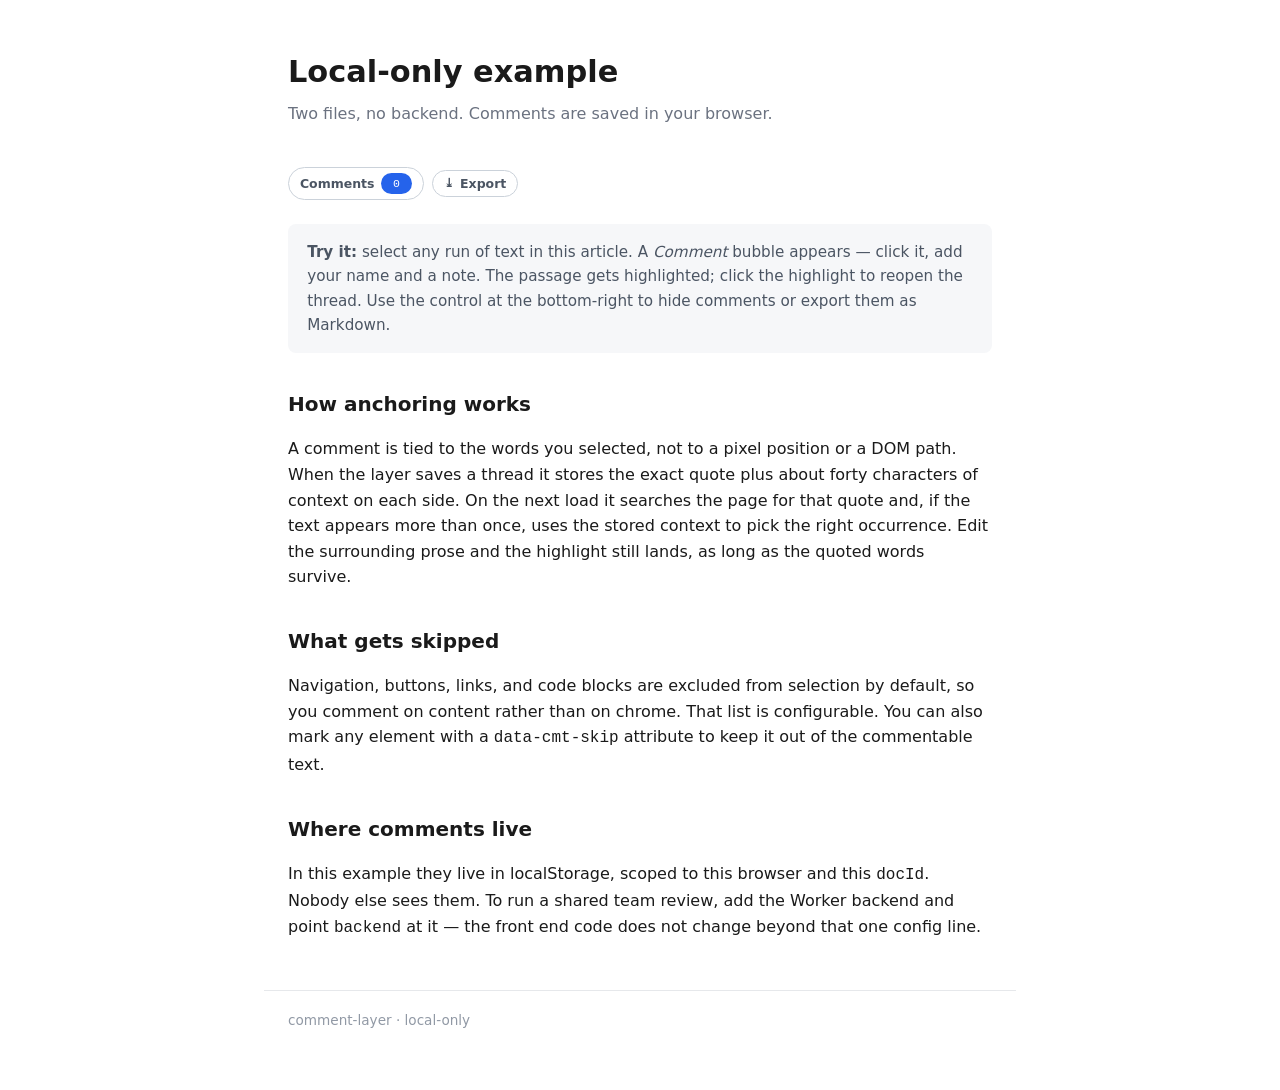
==== examples/01-local-only/index.html @ dbf29c32 "Comment layer: portable highlight-to-comment for any HTML page Extracted from the review layer built" ====
<!doctype html>
<html lang="en">
<head>
  <meta charset="utf-8">
  <meta name="viewport" content="width=device-width, initial-scale=1">
  <title>Comment layer — local-only example</title>

  <!-- 1. Configure BEFORE the script loads. Local-only: no backend. -->
  <script>
    window.CommentLayer = {
      docId: "example-local",
      backend: null,          // null (or omit) = comments live in this browser only
      viewSelector: "article" // selectable text lives inside <article>
    };
  </script>

  <!-- 2. The two files. Paths are relative to the repo root here;
          in your own project, copy them in and adjust the paths. -->
  <link rel="stylesheet" href="../../comment-layer.css">
  <script src="../../comment-layer.js" defer></script>

  <style>
    body { font: 16px/1.6 system-ui, sans-serif; color: #1a1a1a; margin: 0; background: #fff; }
    header, article, footer { max-width: 44rem; margin: 0 auto; padding: 0 1.5rem; }
    header { padding-top: 3rem; }
    h1 { font-size: 1.9rem; margin: 0 0 .3rem; }
    .sub { color: #6b7280; margin: 0 0 2.5rem; }
    article h2 { font-size: 1.25rem; margin: 2.2rem 0 .6rem; }
    footer { border-top: 1px solid #e6e8eb; margin-top: 3rem; padding: 1.2rem 1.5rem 4rem;
             display: flex; align-items: center; justify-content: space-between; }
    .note { background: #f6f7f9; border-radius: 8px; padding: 1rem 1.2rem; margin: 1.5rem 0; font-size: .95rem; color: #4b5563; }
  </style>
</head>
<body>
  <header>
    <h1>Local-only example</h1>
    <p class="sub">Two files, no backend. Comments are saved in your browser.</p>
  </header>

  <article>
    <div class="note">
      <strong>Try it:</strong> select any run of text in this article. A
      <em>Comment</em> bubble appears — click it, add your name and a note. The
      passage gets highlighted; click the highlight to reopen the thread. Use the
      control at the bottom-right to hide comments or export them as Markdown.
    </div>

    <h2>How anchoring works</h2>
    <p>
      A comment is tied to the words you selected, not to a pixel position or a
      DOM path. When the layer saves a thread it stores the exact quote plus about
      forty characters of context on each side. On the next load it searches the
      page for that quote and, if the text appears more than once, uses the stored
      context to pick the right occurrence. Edit the surrounding prose and the
      highlight still lands, as long as the quoted words survive.
    </p>

    <h2>What gets skipped</h2>
    <p>
      Navigation, buttons, links, and code blocks are excluded from selection by
      default, so you comment on content rather than on chrome. That list is
      configurable. You can also mark any element with a <code>data-cmt-skip</code>
      attribute to keep it out of the commentable text.
    </p>

    <h2>Where comments live</h2>
    <p>
      In this example they live in localStorage, scoped to this browser and this
      <code>docId</code>. Nobody else sees them. To run a shared team review, add
      the Worker backend and point <code>backend</code> at it — the front end code
      does not change beyond that one config line.
    </p>
  </article>

  <footer>
    <span style="color:#9199a5;font-size:.85rem">comment-layer · local-only</span>
    <!-- The toggle/export control is injected into <footer> automatically. -->
  </footer>
</body>
</html>
---- comment-layer.css ----
/* =================================================================
   comment-layer.css — styles for comment-layer.js.

   Every color, font, and shape reads a CSS custom property with a
   built-in fallback, e.g. var(--accent, #2563eb). On a bare page the
   fallbacks apply and it looks fine. On a site that already defines
   these tokens (a design system), the layer inherits them and matches
   the surrounding UI with no edits.

   Tokens used (all optional; fallback in parentheses):
     --accent (#2563eb)   accent / highlight / focus
     --bg (#fff)          page background behind fields
     --bg-alt (#f6f7f9)   quote block background
     --surface (#fff)     popover background
     --text (#1a1a1a)     body text
     --text-strong (#000) names, buttons
     --text-soft (#4b5563) secondary text
     --text-faint (#9199a5) timestamps, labels
     --line (#e6e8eb)     hairline dividers
     --line-strong (#cbd2da) field / control borders
     --font-body (system) UI text
     --font-mono (mono)   labels, counts, timestamps
     --radius (6px)       field corner radius
     --shadow (0 10px 30px rgba(0,0,0,.14))
     --cmt-ease (cubic-bezier(.4,0,.2,1))
     --cmt-fast (140ms)
   ================================================================= */

/* Header / footer controls */
.cmt-tools { display:inline-flex; align-items:center; gap:8px; flex-shrink:0; }
.cmt-tools--floating {
  position:fixed; z-index:170; right:16px; bottom:16px;
  padding:6px; background:var(--surface, #fff);
  border:1px solid var(--line-strong, #cbd2da); border-radius:999px;
  box-shadow:var(--shadow, 0 10px 30px rgba(0,0,0,.14));
}
.cmt-toggle {
  appearance:none; cursor:pointer;
  display:inline-flex; align-items:center; gap:.4rem;
  background:none; border:1px solid var(--line-strong, #cbd2da);
  border-radius:999px; padding:.32rem .68rem;
  font-family:var(--font-body, system-ui, sans-serif); font-weight:600; font-size:12.5px;
  color:var(--text-soft, #4b5563);
  transition:color var(--cmt-fast, 140ms) var(--cmt-ease, cubic-bezier(.4,0,.2,1)),
             border-color var(--cmt-fast, 140ms) var(--cmt-ease, cubic-bezier(.4,0,.2,1));
}
.cmt-toggle:hover { color:var(--text-strong, #000); border-color:var(--text-strong, #000); }
.cmt-toggle[aria-pressed="false"] { color:var(--text-faint, #9199a5); }
.cmt-toggle-ico { font-size:.95em; line-height:1; }
.cmt-toggle-count {
  display:inline-flex; align-items:center; justify-content:center;
  min-width:1.3rem; height:1.3rem; padding:0 .32rem;
  background:var(--accent, #2563eb); color:#fff; border-radius:999px;
  font-family:var(--font-mono, ui-monospace, monospace); font-weight:500; font-size:.72rem; line-height:1;
}
.cmt-toggle[aria-pressed="false"] .cmt-toggle-count { background:var(--text-faint, #9199a5); }
@media (max-width:48rem) { .cmt-toggle-label { display:none; } }

/* Anchored highlights */
mark.cmt-hl {
  background:color-mix(in srgb, var(--accent, #2563eb) 16%, transparent);
  color:inherit; border-radius:2px;
  box-shadow:inset 0 -2px 0 color-mix(in srgb, var(--accent, #2563eb) 55%, transparent);
  cursor:pointer; transition:background var(--cmt-fast, 140ms) var(--cmt-ease, cubic-bezier(.4,0,.2,1));
}
mark.cmt-hl:hover,
mark.cmt-hl[data-active="true"] { background:color-mix(in srgb, var(--accent, #2563eb) 30%, transparent); }

body.cmt-hidden mark.cmt-hl { background:transparent; box-shadow:none; cursor:inherit; pointer-events:none; }
body.cmt-hidden .cmt-bubble,
body.cmt-hidden .cmt-pop { display:none !important; }

/* Floating "add comment" bubble */
.cmt-bubble {
  position:absolute; z-index:150; transform:translate(-50%, -100%);
  appearance:none; cursor:pointer;
  display:inline-flex; align-items:center; gap:.4rem;
  background:var(--text-strong, #111); color:var(--bg, #fff);
  border:0; border-radius:999px; padding:.5rem .9rem;
  font-family:var(--font-body, system-ui, sans-serif); font-weight:700; font-size:13px;
  box-shadow:var(--shadow, 0 10px 30px rgba(0,0,0,.14)); animation:cmt-pop-in 140ms var(--cmt-ease, cubic-bezier(.4,0,.2,1));
}
.cmt-bubble::after {
  content:""; position:absolute; left:50%; bottom:-5px; transform:translateX(-50%) rotate(45deg);
  width:9px; height:9px; background:var(--text-strong, #111);
}

/* Popovers (composer + thread) */
.cmt-pop {
  position:absolute; z-index:160; width:min(22rem, calc(100vw - 2rem));
  background:var(--surface, #fff); color:var(--text, #1a1a1a);
  border:1px solid var(--line-strong, #cbd2da); border-radius:calc(var(--radius, 6px) * 2);
  box-shadow:var(--shadow, 0 10px 30px rgba(0,0,0,.14)); animation:cmt-pop-in 140ms var(--cmt-ease, cubic-bezier(.4,0,.2,1)); overflow:hidden;
}
@keyframes cmt-pop-in { from { opacity:0; transform:translateY(6px); } to { opacity:1; transform:translateY(0); } }

.cmt-pop-head {
  padding:.85rem 1rem; border-bottom:1px solid var(--line, #e6e8eb);
  display:flex; align-items:center; justify-content:space-between; gap:.5rem;
}
.cmt-pop-title {
  font-family:var(--font-mono, ui-monospace, monospace); font-weight:500; font-size:10.5px;
  letter-spacing:.14em; text-transform:uppercase; color:var(--text-faint, #9199a5);
}
.cmt-x { appearance:none; background:none; border:0; cursor:pointer; color:var(--text-faint, #9199a5); font-size:1.1rem; line-height:1; padding:.1rem .3rem; }
.cmt-x:hover { color:var(--text-strong, #000); }

.cmt-quote {
  margin:0; padding:.75rem 1rem; border-left:3px solid var(--accent, #2563eb); background:var(--bg-alt, #f6f7f9);
  font-size:13px; color:var(--text-soft, #4b5563); line-height:1.45; max-height:5.5rem; overflow:auto;
}
.cmt-quote::before { content:"\201C"; }
.cmt-quote::after { content:"\201D"; }

.cmt-body { padding:.9rem 1rem; }

/* Thread messages */
.cmt-msgs { display:flex; flex-direction:column; gap:.9rem; max-height:16rem; overflow:auto; }
.cmt-msg { font-size:13px; line-height:1.5; }
.cmt-msg-top { display:flex; align-items:baseline; gap:.5rem; margin-bottom:.2rem; }
.cmt-msg-name { font-weight:700; color:var(--text-strong, #000); }
.cmt-msg-time { font-family:var(--font-mono, ui-monospace, monospace); font-size:.78em; color:var(--text-faint, #9199a5); }
.cmt-msg-del { appearance:none; background:none; border:0; cursor:pointer; margin-left:auto; color:var(--text-faint, #9199a5); font-size:.95em; line-height:1; padding:0 .2rem; }
.cmt-msg-del:hover { color:var(--accent, #2563eb); }
.cmt-msg-body { color:var(--text, #1a1a1a); white-space:pre-wrap; word-wrap:break-word; margin:0; }

/* Form fields */
.cmt-name, .cmt-text {
  width:100%; box-sizing:border-box; font-family:var(--font-body, system-ui, sans-serif); font-size:13px;
  color:var(--text, #1a1a1a); background:var(--bg, #fff); border:1px solid var(--line-strong, #cbd2da);
  border-radius:var(--radius, 6px); padding:.55rem .65rem; line-height:1.45;
}
.cmt-name { margin-bottom:.5rem; }
.cmt-text { resize:vertical; min-height:4.5rem; }
.cmt-name:focus, .cmt-text:focus { outline:2px solid var(--accent, #2563eb); outline-offset:1px; border-color:var(--accent, #2563eb); }
.cmt-msgs + .cmt-form { margin-top:.9rem; padding-top:.9rem; border-top:1px solid var(--line, #e6e8eb); }

.cmt-actions { display:flex; align-items:center; justify-content:flex-end; gap:.6rem; margin-top:.6rem; }
.cmt-btn {
  appearance:none; cursor:pointer;
  font-family:var(--font-body, system-ui, sans-serif); font-weight:700; font-size:13px;
  background:var(--text-strong, #111); color:var(--bg, #fff);
  border:0; border-radius:999px; padding:.5rem 1rem;
  transition:opacity var(--cmt-fast, 140ms) var(--cmt-ease, cubic-bezier(.4,0,.2,1));
}
.cmt-btn:disabled { opacity:.4; cursor:not-allowed; }
.cmt-btn-ghost { background:none; color:var(--text-soft, #4b5563); border:1px solid var(--line-strong, #cbd2da); font-weight:600; }
.cmt-btn-ghost:hover { color:var(--text-strong, #000); border-color:var(--text-strong, #000); }

/* Keep comments out of print */
@media print {
  .cmt-tools, .cmt-bubble, .cmt-pop { display:none !important; }
  mark.cmt-hl { background:transparent; box-shadow:none; color:inherit; }
}
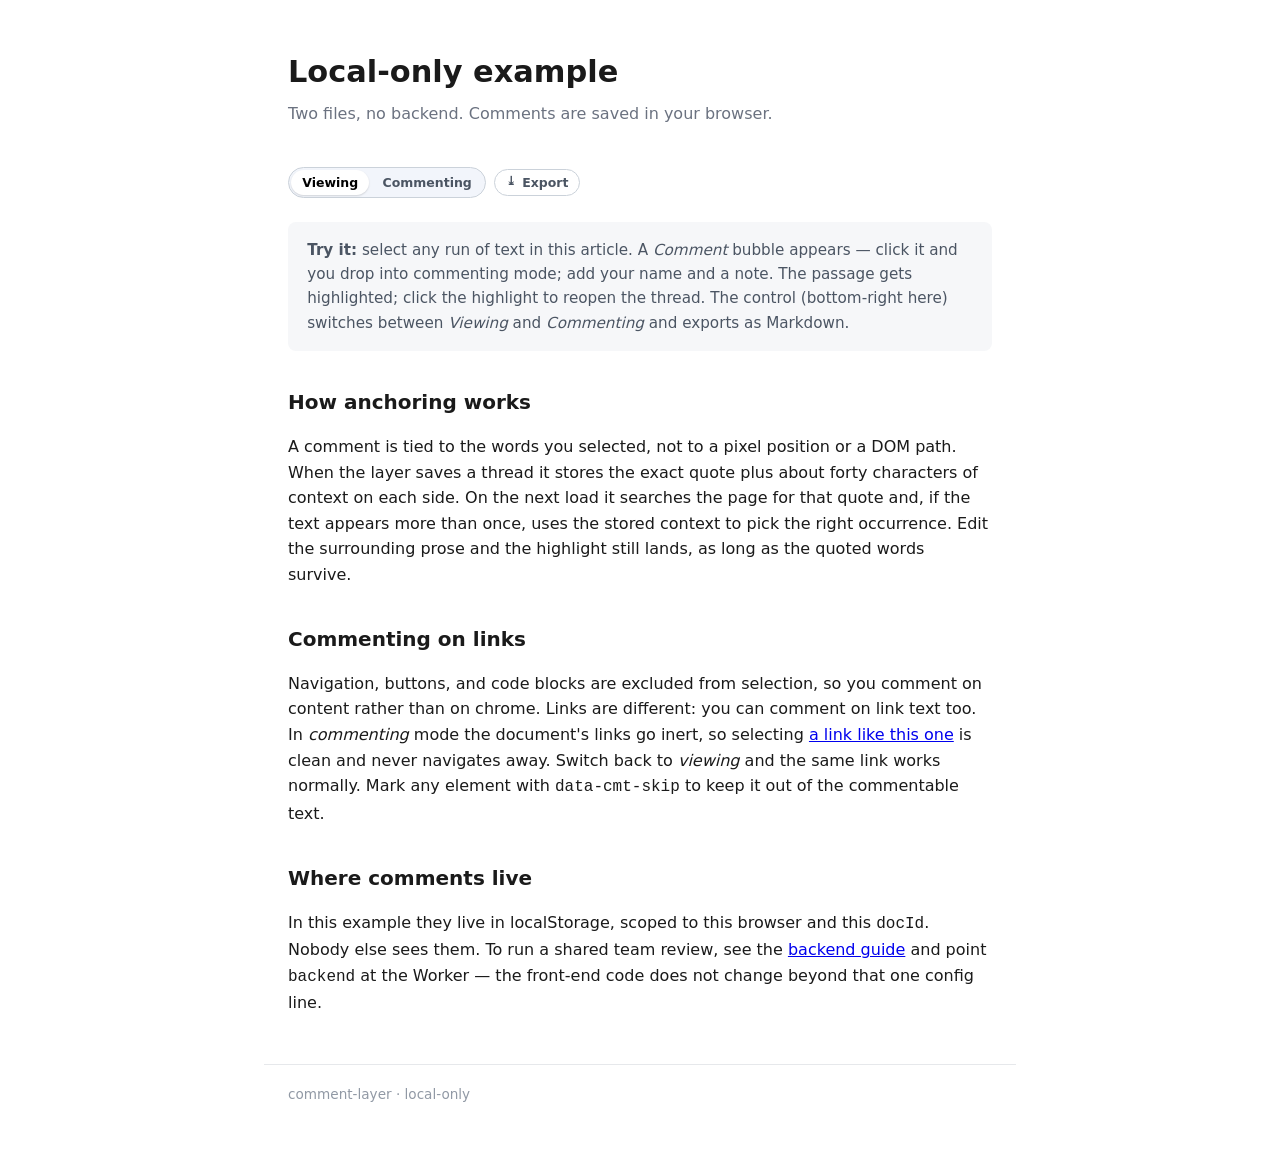
==== commit 65155d2d: "Add viewing/commenting modes; make links commentable Replaces the show/hide toggle with a Google-Doc" ====
--- a/examples/01-local-only/index.html
+++ b/examples/01-local-only/index.html
@@ -40,9 +40,10 @@
   <article>
     <div class="note">
       <strong>Try it:</strong> select any run of text in this article. A
-      <em>Comment</em> bubble appears — click it, add your name and a note. The
-      passage gets highlighted; click the highlight to reopen the thread. Use the
-      control at the bottom-right to hide comments or export them as Markdown.
+      <em>Comment</em> bubble appears — click it and you drop into commenting
+      mode; add your name and a note. The passage gets highlighted; click the
+      highlight to reopen the thread. The control (bottom-right here) switches
+      between <em>Viewing</em> and <em>Commenting</em> and exports as Markdown.
     </div>
 
     <h2>How anchoring works</h2>
@@ -55,20 +56,24 @@
       highlight still lands, as long as the quoted words survive.
     </p>
 
-    <h2>What gets skipped</h2>
+    <h2>Commenting on links</h2>
     <p>
-      Navigation, buttons, links, and code blocks are excluded from selection by
-      default, so you comment on content rather than on chrome. That list is
-      configurable. You can also mark any element with a <code>data-cmt-skip</code>
-      attribute to keep it out of the commentable text.
+      Navigation, buttons, and code blocks are excluded from selection, so you
+      comment on content rather than on chrome. Links are different: you can
+      comment on link text too. In <em>commenting</em> mode the document's links
+      go inert, so selecting <a href="https://example.com">a link like this one</a>
+      is clean and never navigates away. Switch back to <em>viewing</em> and the
+      same link works normally. Mark any element with <code>data-cmt-skip</code>
+      to keep it out of the commentable text.
     </p>
 
     <h2>Where comments live</h2>
     <p>
       In this example they live in localStorage, scoped to this browser and this
-      <code>docId</code>. Nobody else sees them. To run a shared team review, add
-      the Worker backend and point <code>backend</code> at it — the front end code
-      does not change beyond that one config line.
+      <code>docId</code>. Nobody else sees them. To run a shared team review, see
+      the <a href="../../backend/README.md">backend guide</a> and point
+      <code>backend</code> at the Worker — the front-end code does not change
+      beyond that one config line.
     </p>
   </article>
 
--- a/comment-layer.css
+++ b/comment-layer.css
@@ -34,6 +34,35 @@
   border:1px solid var(--line-strong, #cbd2da); border-radius:999px;
   box-shadow:var(--shadow, 0 10px 30px rgba(0,0,0,.14));
 }
+
+/* Mode switch: Viewing / Commenting (segmented control) */
+.cmt-modes {
+  display:inline-flex; align-items:center; gap:2px; padding:2px;
+  background:var(--bg-alt, #f2f5fb);
+  border:1px solid var(--line-strong, #cbd2da); border-radius:999px;
+}
+.cmt-mode-btn {
+  appearance:none; cursor:pointer;
+  display:inline-flex; align-items:center; gap:.4rem;
+  background:none; border:0; border-radius:999px; padding:.3rem .7rem;
+  font-family:var(--font-body, system-ui, sans-serif); font-weight:600; font-size:12.5px;
+  color:var(--text-soft, #4b5563);
+  transition:color var(--cmt-fast, 140ms) var(--cmt-ease, cubic-bezier(.4,0,.2,1)),
+             background var(--cmt-fast, 140ms) var(--cmt-ease, cubic-bezier(.4,0,.2,1));
+}
+.cmt-mode-btn:hover { color:var(--text-strong, #000); }
+.cmt-mode-btn[aria-pressed="true"] {
+  background:var(--surface, #fff); color:var(--text-strong, #000);
+  box-shadow:0 1px 2px rgba(0,0,0,.14);
+}
+.cmt-mode-count {
+  display:inline-flex; align-items:center; justify-content:center;
+  min-width:1.25rem; height:1.25rem; padding:0 .3rem;
+  background:var(--accent, #2563eb); color:#fff; border-radius:999px;
+  font-family:var(--font-mono, ui-monospace, monospace); font-weight:500; font-size:.7rem; line-height:1;
+}
+
+/* Export button */
 .cmt-toggle {
   appearance:none; cursor:pointer;
   display:inline-flex; align-items:center; gap:.4rem;
@@ -45,30 +74,26 @@
              border-color var(--cmt-fast, 140ms) var(--cmt-ease, cubic-bezier(.4,0,.2,1));
 }
 .cmt-toggle:hover { color:var(--text-strong, #000); border-color:var(--text-strong, #000); }
-.cmt-toggle[aria-pressed="false"] { color:var(--text-faint, #9199a5); }
 .cmt-toggle-ico { font-size:.95em; line-height:1; }
-.cmt-toggle-count {
-  display:inline-flex; align-items:center; justify-content:center;
-  min-width:1.3rem; height:1.3rem; padding:0 .32rem;
-  background:var(--accent, #2563eb); color:#fff; border-radius:999px;
-  font-family:var(--font-mono, ui-monospace, monospace); font-weight:500; font-size:.72rem; line-height:1;
-}
-.cmt-toggle[aria-pressed="false"] .cmt-toggle-count { background:var(--text-faint, #9199a5); }
 @media (max-width:48rem) { .cmt-toggle-label { display:none; } }
 
-/* Anchored highlights */
+/* Anchored highlights. Subtle while viewing, a touch stronger while
+   commenting, strongest on hover or when their thread is open. */
 mark.cmt-hl {
-  background:color-mix(in srgb, var(--accent, #2563eb) 16%, transparent);
+  background:color-mix(in srgb, var(--accent, #2563eb) 14%, transparent);
   color:inherit; border-radius:2px;
-  box-shadow:inset 0 -2px 0 color-mix(in srgb, var(--accent, #2563eb) 55%, transparent);
+  box-shadow:inset 0 -2px 0 color-mix(in srgb, var(--accent, #2563eb) 45%, transparent);
   cursor:pointer; transition:background var(--cmt-fast, 140ms) var(--cmt-ease, cubic-bezier(.4,0,.2,1));
 }
+body.cmt-mode-comment mark.cmt-hl {
+  background:color-mix(in srgb, var(--accent, #2563eb) 22%, transparent);
+}
 mark.cmt-hl:hover,
-mark.cmt-hl[data-active="true"] { background:color-mix(in srgb, var(--accent, #2563eb) 30%, transparent); }
+mark.cmt-hl[data-active="true"] { background:color-mix(in srgb, var(--accent, #2563eb) 34%, transparent); }
 
-body.cmt-hidden mark.cmt-hl { background:transparent; box-shadow:none; cursor:inherit; pointer-events:none; }
-body.cmt-hidden .cmt-bubble,
-body.cmt-hidden .cmt-pop { display:none !important; }
+/* In commenting mode the view's links are inert; a text caret makes it
+   clear they won't navigate. */
+.cmt-commenting a[href] { cursor:text; }
 
 /* Floating "add comment" bubble */
 .cmt-bubble {
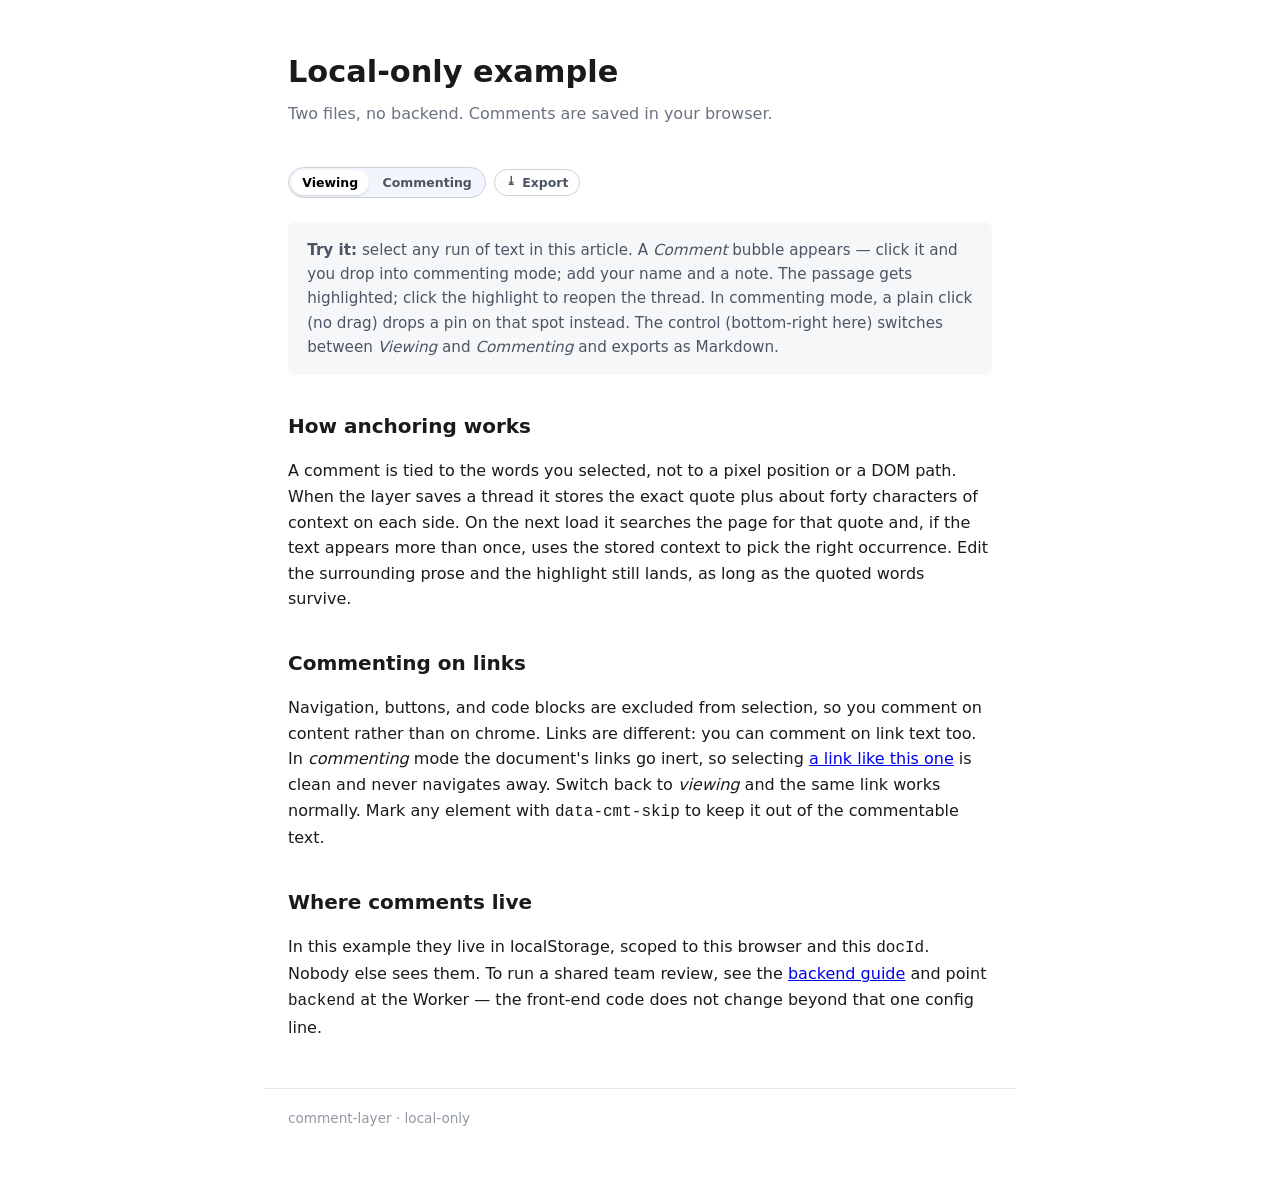
==== commit dfd28991: "Add click-to-pin comments; fold in fixes from the OPP review site Pins: in commenting mode a click (" ====
--- a/examples/01-local-only/index.html
+++ b/examples/01-local-only/index.html
@@ -42,7 +42,8 @@
       <strong>Try it:</strong> select any run of text in this article. A
       <em>Comment</em> bubble appears — click it and you drop into commenting
       mode; add your name and a note. The passage gets highlighted; click the
-      highlight to reopen the thread. The control (bottom-right here) switches
+      highlight to reopen the thread. In commenting mode, a plain click (no
+      drag) drops a pin on that spot instead. The control (bottom-right here) switches
       between <em>Viewing</em> and <em>Commenting</em> and exports as Markdown.
     </div>
 
--- a/comment-layer.css
+++ b/comment-layer.css
@@ -95,6 +95,37 @@
    clear they won't navigate. */
 .cmt-commenting a[href] { cursor:text; }
 
+/* Pins: a teardrop whose tip sits exactly on the clicked point. Click
+   (no drag) in commenting mode drops one. */
+.cmt-pins { position:absolute; top:0; left:0; width:0; height:0; z-index:140; }
+.cmt-pin {
+  position:absolute; transform:translate(0, -100%); transform-origin:0 100%;
+  appearance:none; cursor:pointer; padding:0;
+  display:inline-flex; align-items:center; justify-content:center;
+  min-width:26px; height:26px; box-sizing:border-box;
+  background:var(--accent, #2563eb); color:#fff;
+  border:2px solid var(--surface, #fff); border-radius:50% 50% 50% 0;
+  box-shadow:0 2px 8px rgba(0,0,0,.22);
+  font-family:var(--font-mono, ui-monospace, monospace); font-weight:600; font-size:11px; line-height:1;
+  transition:transform var(--cmt-fast, 140ms) var(--cmt-ease, cubic-bezier(.4,0,.2,1));
+}
+.cmt-pin:hover, .cmt-pin[data-active="true"] { transform:translate(0, -100%) scale(1.15); }
+.cmt-pin:focus-visible { outline:2px solid var(--accent, #2563eb); outline-offset:2px; }
+.cmt-pin--pending { background:var(--text-strong, #111); cursor:default; animation:cmt-pin-in 140ms var(--cmt-ease, cubic-bezier(.4,0,.2,1)); }
+@keyframes cmt-pin-in { from { opacity:0; transform:translate(0, -80%); } to { opacity:1; transform:translate(0, -100%); } }
+
+/* showInView: false. Viewing mode reads as the design itself: no
+   highlight tint, no pins, clicks pass through to whatever sits
+   underneath. A thread opened elsewhere still lights its passage. */
+body.cmt-quiet-view.cmt-mode-view mark.cmt-hl:not([data-active="true"]) {
+  background:none; box-shadow:none; cursor:inherit; pointer-events:none;
+}
+body.cmt-quiet-view.cmt-mode-view .cmt-pin { display:none !important; }
+
+@media (prefers-reduced-motion: reduce) {
+  .cmt-pin, .cmt-pin--pending, .cmt-bubble, .cmt-pop { transition:none; animation:none; }
+}
+
 /* Floating "add comment" bubble */
 .cmt-bubble {
   position:absolute; z-index:150; transform:translate(-50%, -100%);
@@ -136,6 +167,7 @@
 }
 .cmt-quote::before { content:"\201C"; }
 .cmt-quote::after { content:"\201D"; }
+.cmt-quote--pin::before, .cmt-quote--pin::after { content:none; }
 
 .cmt-body { padding:.9rem 1rem; }
 
@@ -174,6 +206,6 @@
 
 /* Keep comments out of print */
 @media print {
-  .cmt-tools, .cmt-bubble, .cmt-pop { display:none !important; }
+  .cmt-tools, .cmt-bubble, .cmt-pop, .cmt-pins { display:none !important; }
   mark.cmt-hl { background:transparent; box-shadow:none; color:inherit; }
 }
